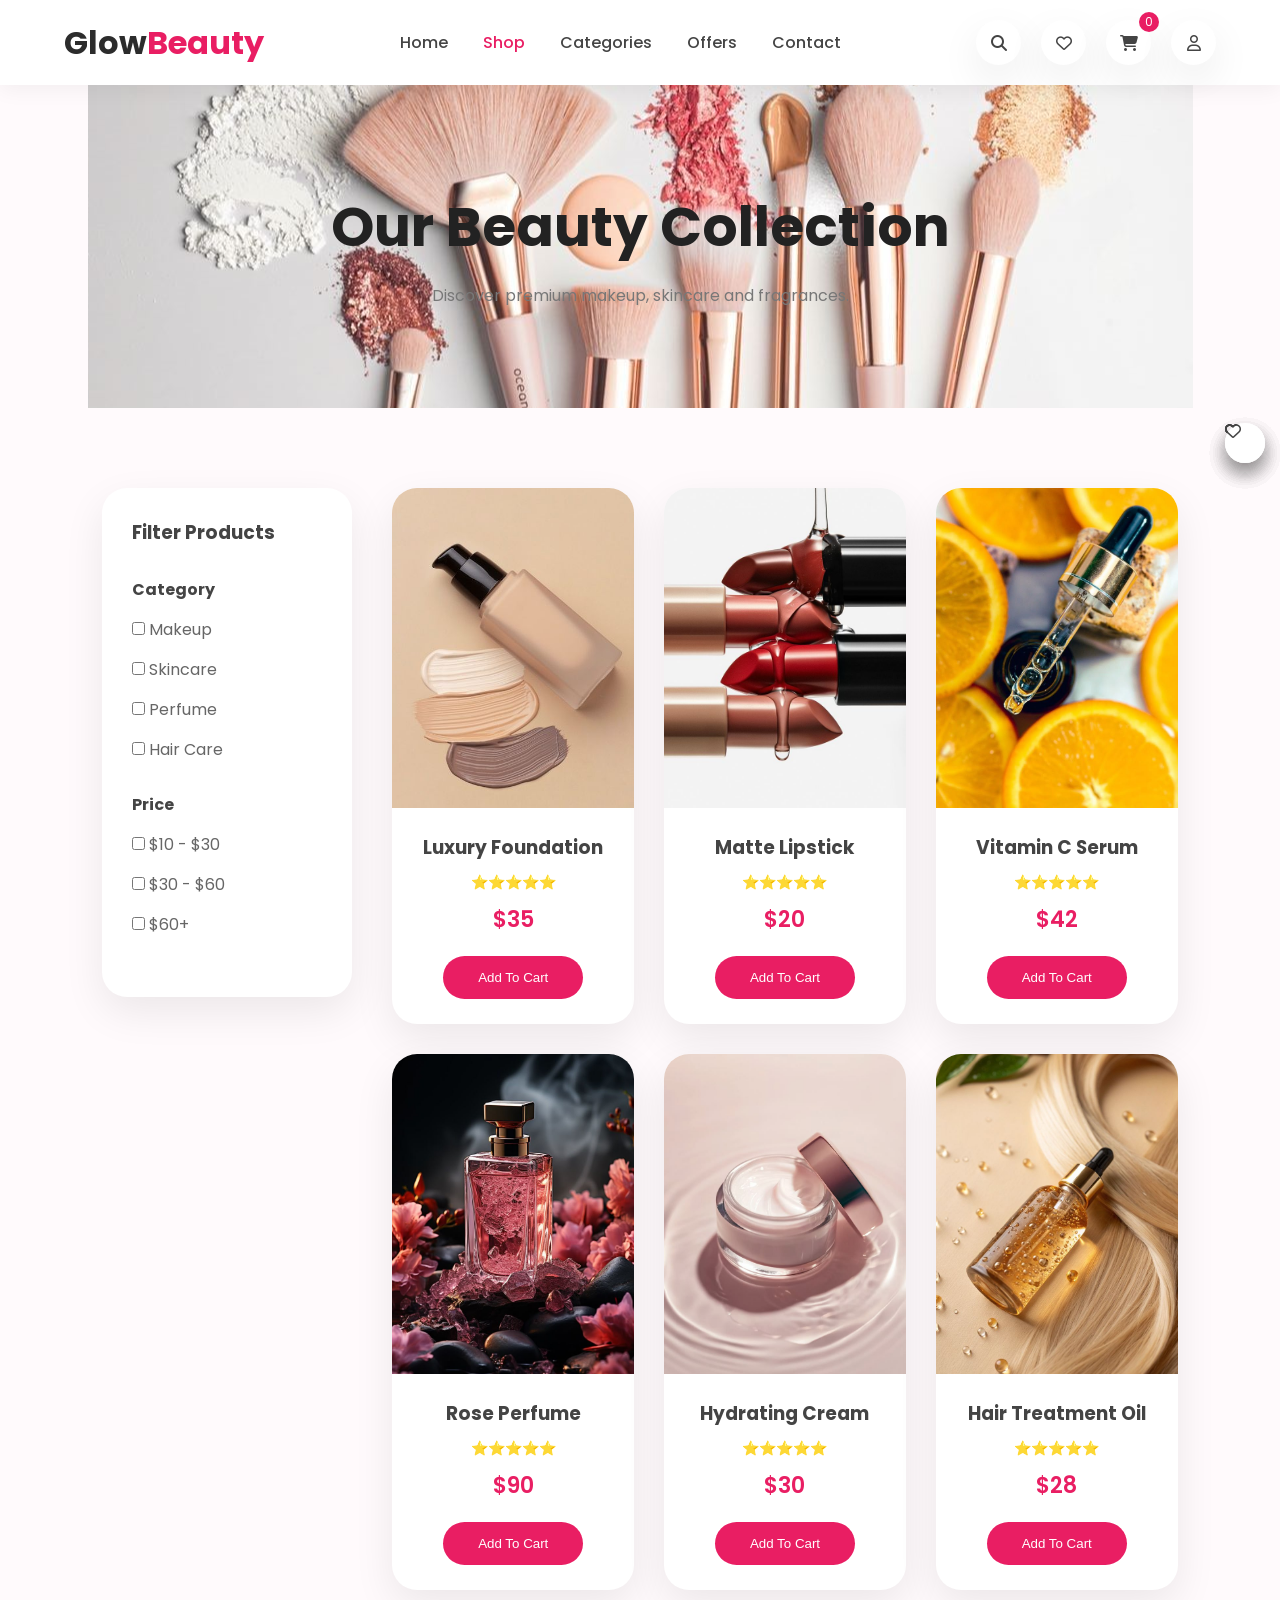
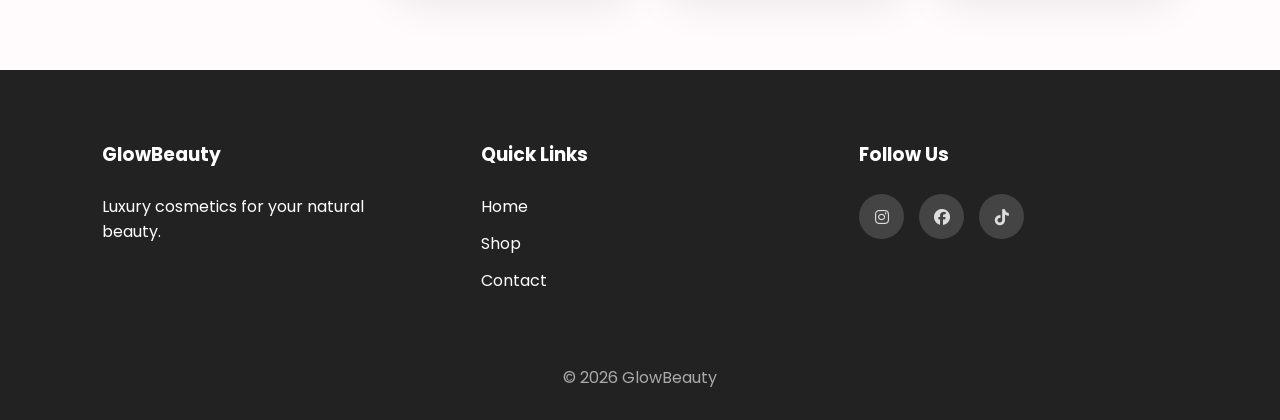
==== shop.html @ 65b48780 "Add files via upload" ====
<!DOCTYPE html>
<html lang="en">

<head>

    <meta charset="UTF-8">

    <meta name="viewport" content="width=device-width, initial-scale=1.0">

    <title>Shop | Glow Beauty</title>


    <link rel="stylesheet" href="css/style.css">


    <link rel="stylesheet" href="https://cdnjs.cloudflare.com/ajax/libs/font-awesome/6.7.2/css/all.min.css">


    <link href="https://fonts.googleapis.com/css2?family=Poppins:wght@300;400;500;600;700&display=swap"
        rel="stylesheet">


</head>


<body>


    <!-- ================= HEADER ================= -->


    <header>

        <div class="container">


            <div class="logo">
               

                Glow<span>Beauty</span>

            </div>
            <div class="menu-toggle">
    <i class="fa-solid fa-bars"></i>
</div>


            <nav>

                <ul>

                    <li><a href="index.html">Home</a></li>


                    <li><a class="active" href="shop.html">Shop</a></li>


                    <li><a href="categories.html">Categories</a></li>


                    <li><a href="offers.html">Offers</a></li>

                    <li><a href="login.html">Contact</a></li>


                </ul>

            </nav>



            <div class="header-icons">


                <a href="#">
                    <i class="fa-solid fa-magnifying-glass"></i>
                </a>


                <a href="#">
                    <i class="fa-regular fa-heart"></i>
                </a>


                <a href="cart.html">
                    <i class="fa-solid fa-cart-shopping"></i>
                </a>


                <a href="proflie.html">
                    <i class="fa-regular fa-user"></i>
                </a>



            </div>


        </div>

    </header>





    <!-- ================= PAGE TITLE ================= -->


    <section class="page-title">


        <h1>
            Our Beauty Collection
        </h1>


        <p>
            Discover premium makeup, skincare and fragrances.
        </p>


    </section>






    <!-- ================= FILTER ================= -->


    <section class="shop-container">



        <aside class="filter-box">


            <h3>
                Filter Products
            </h3>



            <div class="filter-group">

                <h4>
                    Category
                </h4>


                <label>
                    <input type="checkbox">
                    Makeup
                </label>


                <label>
                    <input type="checkbox">
                    Skincare
                </label>


                <label>
                    <input type="checkbox">
                    Perfume
                </label>


                <label>
                    <input type="checkbox">
                    Hair Care
                </label>



            </div>




            <div class="filter-group">


                <h4>
                    Price
                </h4>


                <label>

                    <input type="checkbox">

                    $10 - $30

                </label>


                <label>

                    <input type="checkbox">

                    $30 - $60

                </label>


                <label>

                    <input type="checkbox">

                    $60+

                </label>


            </div>



        </aside>






        <!-- PRODUCTS -->


        <div class="shop-products">



            <div class="product-card">


                <img src="images/product1.jpg">


                <div class="product-info">


                    <h3>
                        Luxury Foundation
                    </h3>


                    <div class="rating">

                        ⭐⭐⭐⭐⭐

                    </div>


                    <p>
                        $35
                    </p>


                    <button>
                        Add To Cart
                    </button>


                </div>


            </div>






            <div class="product-card">


                <img src="images/product2.jpg">


                <div class="product-info">


                    <h3>
                        Matte Lipstick
                    </h3>


                    <div class="rating">

                        ⭐⭐⭐⭐⭐

                    </div>


                    <p>
                        $20
                    </p>


                    <button>
                        Add To Cart
                    </button>


                </div>


            </div>






            <div class="product-card">


                <img src="images/product3.jpg">


                <div class="product-info">


                    <h3>
                        Vitamin C Serum
                    </h3>


                    <div class="rating">

                        ⭐⭐⭐⭐⭐

                    </div>


                    <p>
                        $42
                    </p>



                    <button>
                        Add To Cart
                    </button>


                </div>


            </div>






            <div class="product-card">


                <img src="images/product4.jpg">


                <div class="product-info">


                    <h3>
                        Rose Perfume
                    </h3>


                    <div class="rating">

                        ⭐⭐⭐⭐⭐

                    </div>


                    <p>
                        $90
                    </p>


                    <button>
                        Add To Cart
                    </button>


                </div>


            </div>







            <div class="product-card">


                <img src="images/product5.jpg">


                <div class="product-info">


                    <h3>
                        Hydrating Cream
                    </h3>


                    <div class="rating">

                        ⭐⭐⭐⭐⭐

                    </div>


                    <p>
                        $30
                    </p>


                    <button>
                        Add To Cart
                    </button>


                </div>


            </div>







            <div class="product-card">


                <img src="images/product6.jpg">


                <div class="product-info">


                    <h3>
                        Hair Treatment Oil
                    </h3>


                    <div class="rating">

                        ⭐⭐⭐⭐⭐

                    </div>


                    <p>
                        $28
                    </p>

                    <button>
                        Add To Cart
                    </button>


                </div>


            </div>



        </div>



    </section>






    <!-- ================= FOOTER ================= -->


    <footer>


        <div class="footer-container">


            <div>

                <h3>
                    GlowBeauty
                </h3>

                <p>
                    Luxury cosmetics for your natural beauty.
                </p>


            </div>



            <div>

                <h3>
                    Quick Links
                </h3>


                <ul>

                    <li>
                        Home
                    </li>

                    <li>
                        Shop
                    </li>

                    <li>
                        Contact
                    </li>

                </ul>


            </div>




            <div>

                <h3>
                    Follow Us
                </h3>


                <div class="social">


                    <a>
                        <i class="fab fa-instagram"></i>
                    </a>


                    <a>
                        <i class="fab fa-facebook"></i>
                    </a>


                    <a>
                        <i class="fab fa-tiktok"></i>
                    </a>


                </div>


            </div>


        </div>


        <div class="copyright">

            © 2026 GlowBeauty

        </div>


    </footer>




    <script src="js/script.js"></script>


</body>

</html>
---- css/style.css ----
/*==============================
GOOGLE FONT
==============================*/

@import url('https://fonts.googleapis.com/css2?family=Poppins:wght@300;400;500;600;700;800&display=swap');

/*==============================
RESET
==============================*/

*{
    margin:0;
    padding:0;
    box-sizing:border-box;
}

html{
    scroll-behavior:smooth;
}

body{

    font-family:'Poppins',sans-serif;

    background:#fffafc;

    color:#444;

    overflow-x:hidden;

}

img{
    width:100%;
    display:block;
}

a{
    text-decoration:none;
}

ul{
    list-style:none;
}

.container{

    width:90%;

    max-width:1300px;

    margin:auto;

}

/*==============================
COLORS
==============================*/

:root{

    --primary:#E91E63;

    --secondary:#F8BBD0;

    --gold:#d4af37;

    --white:#fff;

    --light:#fff7f9;

    --dark:#2c2c2c;

    --gray:#777;

    --shadow:0 15px 40px rgba(0,0,0,.08);

}

/*==============================
HEADER
==============================*/

header{

    position:fixed;

    top:0;

    width:100%;

    background:rgba(255,255,255,.95);

    backdrop-filter:blur(12px);

    z-index:999;

    box-shadow:0 5px 25px rgba(0,0,0,.05);

}

header .container{

    display:flex;

    justify-content:space-between;

    align-items:center;

    height:85px;

}

.logo{

    font-size:32px;

    font-weight:700;

    color:var(--dark);

}

.logo span{

    color:var(--primary);

}

nav ul{

    display:flex;

    gap:35px;

}

nav a{

    color:#444;

    font-weight:500;

    transition:.3s;

}

nav a:hover,

nav .active{

    color:var(--primary);

}

.header-icons{

    display:flex;

    gap:20px;

}

.header-icons a{

    width:45px;

    height:45px;

    border-radius:50%;

    display:flex;

    justify-content:center;

    align-items:center;

    background:#fff;

    color:#444;

    box-shadow:var(--shadow);

    transition:.3s;

}

.header-icons a:hover{

    background:var(--primary);

    color:white;

}

/*==============================
HERO
==============================*/

.hero{

    padding:170px 8% 100px;

    display:grid;

    grid-template-columns:repeat(2,1fr);

    align-items:center;

    gap:70px;

}

.hero-content span{

    color:var(--primary);

    font-weight:600;

    letter-spacing:3px;

}

.hero-content h1{

    margin:20px 0;

    font-size:65px;

    line-height:1.1;

    color:#222;

}

.hero-content p{

    color:#666;

    font-size:18px;

    line-height:1.8;

    margin-bottom:40px;

}

.hero-buttons{

    display:flex;

    gap:20px;

}

.btn{

    padding:16px 38px;

    background:var(--primary);

    color:white;

    border-radius:50px;

    transition:.4s;

    box-shadow:0 10px 30px rgba(233,30,99,.35);

}

.btn:hover{

    transform:translateY(-6px);

}

.btn-outline{

    border:2px solid var(--primary);

    color:var(--primary);

    padding:16px 38px;

    border-radius:50px;

    transition:.3s;

}

.btn-outline:hover{

    background:var(--primary);

    color:white;

}

.hero-image img{

    animation:float 5s ease-in-out infinite;
    filter:drop-shadow(0 10px 30px rgba(0,0,0,.18));
}

@keyframes float{

    50%{

        transform:translateY(-20px);

    }

}

/*==============================
SECTION TITLE
==============================*/

.section-title{

    text-align:center;

    margin-bottom:70px;

}

.section-title span{

    color:var(--primary);

    text-transform:uppercase;

    letter-spacing:2px;

}

.section-title h2{

    margin-top:10px;

    font-size:42px;

}

/*==============================
CATEGORIES
==============================*/

.categories{

    padding:100px 8%;

}

.category-grid{

    display:grid;

    grid-template-columns:repeat(4,1fr);

    gap:30px;

}

.category-card{

    background:white;

    border-radius:25px;

    overflow:hidden;

    box-shadow:var(--shadow);

    transition:.4s;

    cursor:pointer;

}

.category-card img{

    height:300px;

    object-fit:cover;

}

.category-card h3{

    text-align:center;

    padding:25px;

}

.category-card:hover{

    transform:translateY(-10px);

}

/*==============================
PRODUCTS
==============================*/

.products{

    padding:100px 8%;

    background:var(--light);

}

.product-grid{

    display:grid;

    grid-template-columns:repeat(4,1fr);

    gap:35px;

}

.product-card{

    background:white;

    border-radius:25px;

    overflow:hidden;

    box-shadow:var(--shadow);

    transition:.4s;

}

.product-card img{

    height:320px;

    object-fit:cover;

}

.product-card:hover{

    transform:translateY(-12px);

}

.product-info{

    padding:25px;

    text-align:center;

}

.product-info h3{

    margin-bottom:10px;

}

.product-info p{

    color:var(--primary);

    font-size:22px;

    font-weight:600;

    margin-bottom:20px;

}

.product-info button{

    border:none;

    background:var(--primary);

    color:white;

    padding:14px 35px;

    border-radius:30px;

    cursor:pointer;

    transition:.3s;

}

.product-info button:hover{

    background:#c2185b;

}

/*==============================
SALE BANNER
==============================*/

.offer{

    margin:100px 8%;

    background:linear-gradient(135deg,#f8bbd0,#f48fb1);

    border-radius:35px;

    padding:100px;

    color:white;

    text-align:center;

}

.offer h2{

    font-size:32px;

}

.offer h1{

    font-size:65px;

    margin:20px 0;

}

/*==============================
REVIEWS
==============================*/

.reviews{

    padding:100px 8%;

}

.review-container{

    display:grid;

    grid-template-columns:repeat(3,1fr);

    gap:35px;

}

.review-card{

    background:white;

    padding:40px;

    border-radius:25px;

    box-shadow:var(--shadow);

    text-align:center;

}

.review-card p{

    line-height:1.8;

    color:#666;

}

.review-card h4{

    margin-top:20px;

    color:var(--primary);

}

/*==============================
NEWSLETTER
==============================*/

.newsletter{

    padding:100px 8%;

    text-align:center;

    background:var(--light);

}

.newsletter h2{

    font-size:40px;

}

.newsletter p{

    margin:20px 0 40px;

}

.newsletter form{

    display:flex;

    justify-content:center;

    gap:15px;

}

.newsletter input{

    width:420px;

    padding:18px;

    border:none;

    border-radius:50px;

    box-shadow:var(--shadow);

}

.newsletter button{

    border:none;

    padding:18px 35px;

    background:var(--primary);

    color:white;

    border-radius:50px;

    cursor:pointer;

}

/*==============================
FOOTER
==============================*/

footer{

    background:#222;

    color:white;

    padding:70px 8% 30px;

}

.footer-container{

    display:grid;

    grid-template-columns:repeat(3,1fr);

    gap:60px;

}

.footer-container h3{

    margin-bottom:25px;

}

.footer-container li{

    margin:12px 0;

}

.footer-container a{

    color:#ddd;

}

.social{

    display:flex;

    gap:15px;

}

.social a{

    width:45px;

    height:45px;

    display:flex;

    justify-content:center;

    align-items:center;

    border-radius:50%;

    background:#444;

    transition:.3s;

}

.social a:hover{

    background:var(--primary);

}

.copyright{

    text-align:center;

    margin-top:60px;

    color:#aaa;

}

/*==============================
RESPONSIVE
==============================*/

@media(max-width:992px){

.hero{

grid-template-columns:1fr;

text-align:center;

}

.category-grid,

.product-grid,

.review-container,

.footer-container{

grid-template-columns:repeat(2,1fr);

}

.hero-content h1{

font-size:48px;

}

}

@media(max-width:768px){

nav{

display:none;

}

.category-grid,

.product-grid,

.review-container,

.footer-container{

grid-template-columns:1fr;

}

.newsletter form{

flex-direction:column;

}

.newsletter input{

width:100%;

}

.hero{

padding-top:140px;

}

.hero-content h1{

font-size:38px;

}

.offer{

padding:60px 30px;

}

.offer h1{

font-size:45px;

}

}



/*==============================
JAVASCRIPT FEATURES
==============================*/

.cart-count{

position:absolute;

top:-8px;

right:-8px;

background:#E91E63;

color:#fff;

width:20px;

height:20px;

border-radius:50%;

font-size:12px;

display:flex;

justify-content:center;

align-items:center;

}

.header-icons a{

position:relative;

}

.wishlist{

position:absolute;

top:15px;

right:15px;

width:40px;

height:40px;

background:#fff;

border-radius:50%;

display:flex;

justify-content:center;

align-items:center;

cursor:pointer;

box-shadow:0 10px 20px rgba(0,0,0,.1);

transition:.3s;

}

.wishlist.active{

color:#E91E63;

}

.top-btn{

position:fixed;

bottom:30px;

right:30px;

width:55px;

height:55px;

border:none;

border-radius:50%;

background:#E91E63;

color:white;

font-size:18px;

cursor:pointer;

opacity:0;

pointer-events:none;

transition:.3s;

box-shadow:0 10px 30px rgba(0,0,0,.2);

}

.top-btn.show{

opacity:1;

pointer-events:auto;

}

.search-overlay{

position:fixed;

top:0;

left:0;

width:100%;

height:100vh;

background:rgba(0,0,0,.6);

display:flex;

justify-content:center;

align-items:center;

opacity:0;

visibility:hidden;

transition:.4s;

z-index:9999;

}

.search-overlay.open{

opacity:1;

visibility:visible;

}

.search-box{

background:#fff;

padding:25px;

border-radius:60px;

display:flex;

gap:15px;

width:600px;

max-width:90%;

}

.search-box input{

flex:1;

border:none;

outline:none;

font-size:18px;

}

.search-box button{

background:#E91E63;

color:white;

border:none;

padding:15px 25px;

border-radius:40px;

cursor:pointer;

}

.hidden{

opacity:0;

transform:translateY(70px);

transition:1s;

}

.show{

opacity:1;

transform:translateY(0);

}


/*==============================
SHOP PAGE
==============================*/


.page-title{

margin-top:85px;

padding:100px 8%;

text-align:center;



background:url('../images/shop.png') no-repeat center;


}


.page-title h1{

font-size:55px;

color:#222;

}


.page-title p{

margin-top:15px;

color:#777;

}




.shop-container{

padding:80px 8%;

display:grid;

grid-template-columns:250px 1fr;

gap:40px;

}




.filter-box{

background:white;

padding:30px;

border-radius:25px;

box-shadow:var(--shadow);

height:max-content;

}



.filter-box h3{

margin-bottom:30px;

}



.filter-group{

margin-bottom:30px;

}



.filter-group h4{

margin-bottom:15px;

}



.filter-group label{

display:block;

margin:15px 0;

color:#666;

}



.shop-products{

display:grid;

grid-template-columns:repeat(3,1fr);

gap:30px;

}




.rating{

font-size:14px;

margin:10px 0;

}



@media(max-width:900px){


.shop-container{

grid-template-columns:1fr;

}


.shop-products{

grid-template-columns:repeat(2,1fr);

}

}



@media(max-width:600px){


.shop-products{

grid-template-columns:1fr;

}


.page-title h1{

font-size:35px;

}

}


/*==============================
PRODUCT DETAILS
==============================*/


.product-details{

padding:150px 8% 80px;

display:grid;

grid-template-columns:1fr 1fr;

gap:70px;

}



.main-image{

background:white;

border-radius:30px;

padding:40px;

box-shadow:var(--shadow);

}



.main-image img{

height:500px;

object-fit:contain;

}




.thumbnail-gallery{

display:flex;

gap:20px;

margin-top:20px;

}



.thumbnail-gallery img{

width:90px;

height:90px;

object-fit:cover;

border-radius:15px;

cursor:pointer;

}





.category{

color:var(--primary);

font-weight:600;

}



.product-content h1{

font-size:45px;

margin:20px 0;

}



.product-rating{

margin-bottom:25px;

}



.product-rating span{

color:#777;

}



.price{

margin:20px 0;

}



.new-price{

font-size:35px;

font-weight:700;

color:var(--primary);

}



.old-price{

text-decoration:line-through;

margin-left:20px;

color:#999;

}




.description{

line-height:1.8;

color:#666;

}




.colors{

display:flex;

gap:15px;

margin:20px 0;

}



.shade{

width:40px;

height:40px;

border-radius:50%;

border:none;

cursor:pointer;

}



.one{

background:#f2c6a0;

}


.two{

background:#d08b65;

}


.three{

background:#9c5b3d;

}


.four{

background:#4a2c20;

}




.purchase{

display:flex;

gap:15px;

margin:30px 0;

}



.quantity{

display:flex;

border:1px solid #ddd;

border-radius:30px;

overflow:hidden;

}



.quantity button{

width:45px;

border:none;

background:white;

font-size:22px;

cursor:pointer;

}



.quantity input{

width:50px;

border:none;

text-align:center;

}



.add-cart{

background:var(--primary);

color:white;

border:none;

padding:15px 35px;

border-radius:30px;

cursor:pointer;

}



.wishlist-btn{

width:55px;

border:none;

border-radius:50%;

background:#ffe8ef;

color:var(--primary);

}





.delivery{

display:flex;

gap:25px;

margin-top:40px;

}



.delivery div{

display:flex;

gap:10px;

align-items:center;

font-size:14px;

}



.delivery i{

font-size:25px;

color:var(--primary);

}




.product-tabs{

padding:50px 8%;

}



.tabs{

display:flex;

gap:20px;

}



.tabs button{

padding:15px 35px;

border:none;

background:#ffe8ef;

border-radius:30px;

}




.tab-content{

margin-top:30px;

line-height:1.8;

}




.customer-reviews{

padding:80px 8%;

}



.review-box{

background:white;

padding:30px;

margin:20px 0;

border-radius:25px;

box-shadow:var(--shadow);

}



.user{

display:flex;

gap:20px;

align-items:center;

}



.user img{

width:60px;

height:60px;

border-radius:50%;

}





@media(max-width:900px){


.product-details{

grid-template-columns:1fr;

}


.product-content h1{

font-size:35px;

}

}


/*==============================
CART PAGE
==============================*/


.cart-section{

padding:80px 8%;

}



.cart-container{

display:grid;

grid-template-columns:2fr 1fr;

gap:40px;

}





.cart-card{

background:white;

display:flex;

align-items:center;

gap:25px;

padding:25px;

border-radius:25px;

margin-bottom:25px;

box-shadow:var(--shadow);

}



.cart-card img{

width:120px;

height:120px;

object-fit:cover;

border-radius:20px;

}



.cart-info{

flex:1;

}



.cart-info span{

color:var(--primary);

font-size:22px;

font-weight:600;

}




.cart-quantity{

display:flex;

border:1px solid #ddd;

border-radius:30px;

overflow:hidden;

}



.cart-quantity button{

width:35px;

border:none;

background:white;

cursor:pointer;

}



.cart-quantity input{

width:45px;

border:none;

text-align:center;

}





.remove{

color:#e53935;

font-size:20px;

cursor:pointer;

}




.cart-summary{

background:white;

padding:35px;

border-radius:30px;

box-shadow:var(--shadow);

height:max-content;

}



.cart-summary h2{

margin-bottom:30px;

}




.summary-row{

display:flex;

justify-content:space-between;

margin:20px 0;

color:#666;

}



.total{

font-size:22px;

color:#222;

border-top:1px solid #ddd;

padding-top:20px;

}



.coupon{

display:flex;

gap:10px;

margin:30px 0;

}



.coupon input{

flex:1;

padding:15px;

border-radius:30px;

border:1px solid #ddd;

}



.coupon button{

border:none;

background:#222;

color:white;

padding:15px 25px;

border-radius:30px;

}



.checkout-btn{

display:block;

text-align:center;

background:var(--primary);

color:white;

padding:18px;

border-radius:40px;

transition:.3s;

}



.checkout-btn:hover{

transform:translateY(-5px);

}





@media(max-width:900px){


.cart-container{

grid-template-columns:1fr;

}



.cart-card{

flex-wrap:wrap;

}


}

/*==============================
CHECKOUT PAGE
==============================*/


.checkout-section{

padding:80px 8%;

}



.checkout-container{

display:grid;

grid-template-columns:2fr 1fr;

gap:40px;

}




.checkout-form,

.checkout-summary{

background:white;

padding:35px;

border-radius:30px;

box-shadow:var(--shadow);

}



.checkout-form h2{

margin:30px 0 20px;

}



.input-group{

margin-bottom:20px;

}



.input-group label,

.form-row label{

display:block;

margin-bottom:8px;

font-weight:500;

}



.input-group input,

.form-row input{

width:100%;

padding:16px;

border:1px solid #ddd;

border-radius:15px;

outline:none;

}



.form-row{

display:grid;

grid-template-columns:1fr 1fr;

gap:20px;

}




.radio-box{

display:block;

background:#fff6f9;

padding:18px;

border-radius:15px;

margin:15px 0;

cursor:pointer;

}




.order-item{

display:flex;

align-items:center;

gap:15px;

margin:25px 0;

}



.order-item img{

width:70px;

height:70px;

border-radius:15px;

object-fit:cover;

}



.order-item div{

flex:1;

}



.checkout-total{

margin-top:30px;

}



.checkout-total div{

display:flex;

justify-content:space-between;

margin:15px 0;

}




.final-price{

font-size:25px;

font-weight:700;

color:var(--primary);

}



.place-order{

width:100%;

border:none;

background:var(--primary);

color:white;

padding:18px;

border-radius:40px;

font-size:18px;

cursor:pointer;

margin-top:30px;

transition:.3s;

}



.place-order:hover{

transform:translateY(-5px);

}



@media(max-width:900px){


.checkout-container{

grid-template-columns:1fr;

}


}


/*==============================
MOBILE MENU
==============================*/

.menu-toggle{

    display:none;

    font-size:28px;

    cursor:pointer;

    color:var(--primary);

}



/*==============================
TABLET & MOBILE
==============================*/

@media(max-width:900px){


header .container{

    height:75px;

}

.logo{

    font-size:26px;

}


.header-icons{

    display:flex;

    gap:10px;

}


.header-icons a{

    width:38px;

    height:38px;

    font-size:14px;

}

.menu-toggle{

    display:block;

    order:2;

}


nav{

    position:absolute;

    top:75px;

    left:0;

    width:100%;

    background:white;

    display:none;

    box-shadow:0 10px 30px rgba(0,0,0,.1);

}



nav.active{

    display:block;

}



nav ul{

    flex-direction:column;

    text-align:center;

    gap:0;

}



nav ul li{

    padding:18px 0;

    border-bottom:1px solid #eee;

}











}

@media(max-width:900px){


.hero{

    padding:120px 5% 50px;

    display:flex;

    flex-direction:column;

    text-align:center;

    gap:40px;

}



.hero-content h1{

    font-size:40px;

}



.hero-content p{

    font-size:16px;

}



.hero-buttons{

    justify-content:center;

    flex-wrap:wrap;

}



.hero-image{

    order:2;

    width:90%;

}



.hero-image img{

    width:100%;

}



}
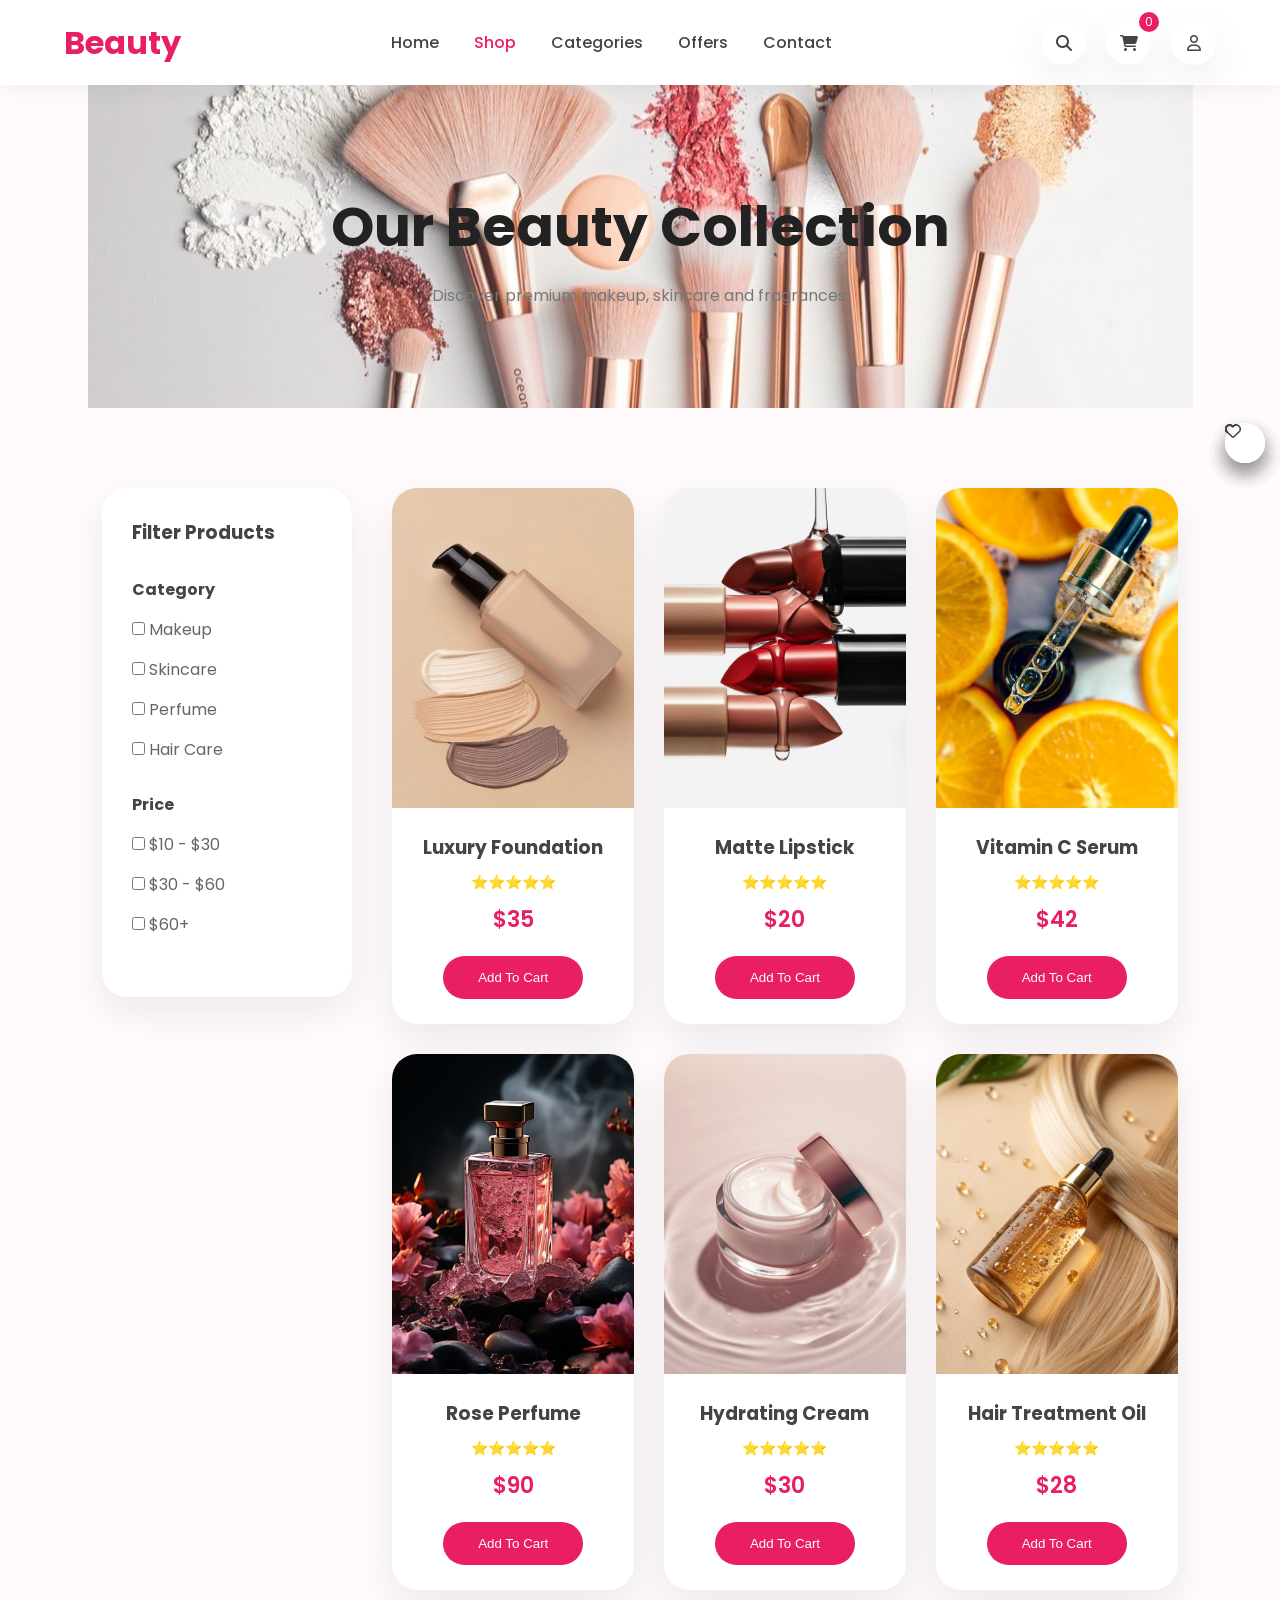
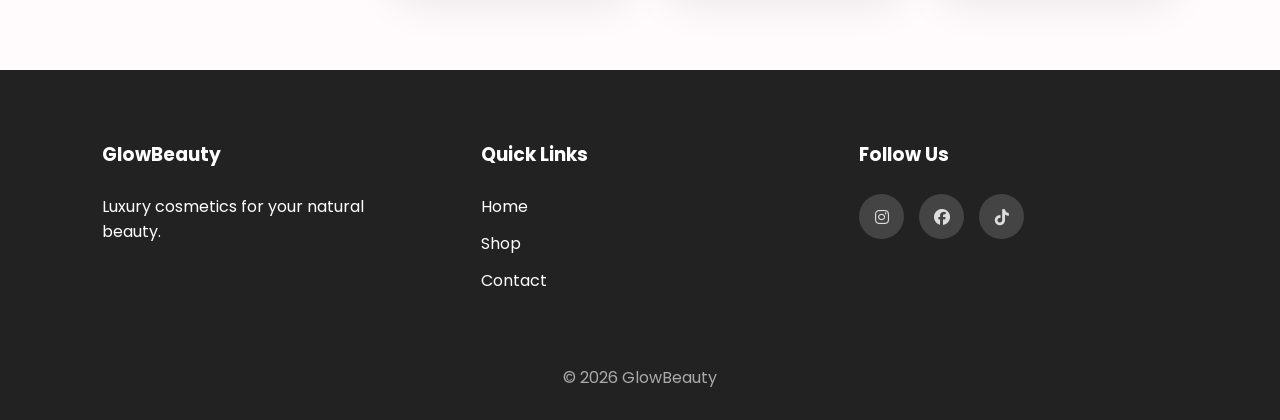
==== commit 9fbb6f65: "Fix HTML structure and clean up formatting" ====
--- a/shop.html
+++ b/shop.html
@@ -37,7 +37,7 @@
             <div class="logo">
                
 
-                Glow<span>Beauty</span>
+               <span>Beauty</span>
 
             </div>
             <div class="menu-toggle">
@@ -77,9 +77,7 @@
                 </a>
 
 
-                <a href="#">
-                    <i class="fa-regular fa-heart"></i>
-                </a>
+
 
 
                 <a href="cart.html">
@@ -593,4 +591,4 @@
 
 </body>
 
-</html>+</html>
